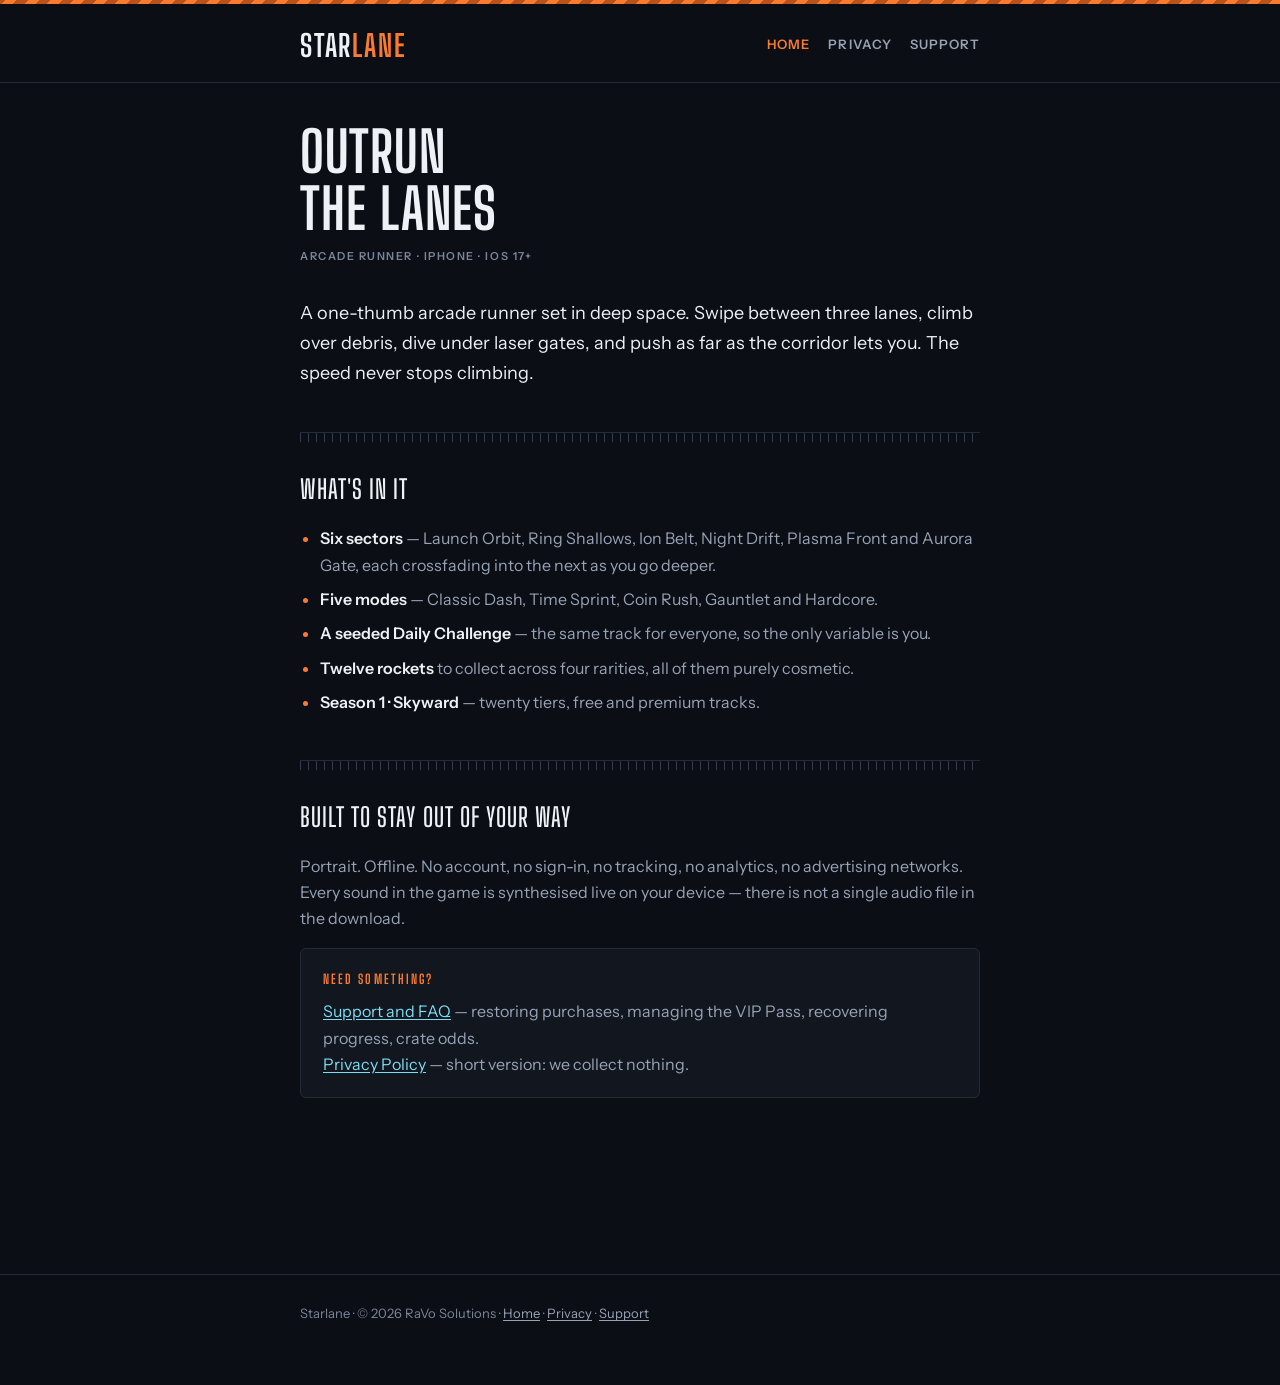
==== docs/index.html @ bda35227 "Add the Privacy Policy and Support pages, hosted on GitHub Pages The App Store requires both a priva" ====
<!DOCTYPE html>
<html lang="en">
<head>
<meta charset="utf-8">
<meta name="viewport" content="width=device-width, initial-scale=1">
<title>Starlane</title>
<meta name="description" content="Starlane — a one-thumb arcade runner set in deep space. Offline, no account, no tracking.">
<link rel="stylesheet" href="style.css">
</head>
<body>
<div class="hazard"></div>

<header class="site">
  <div class="wrap">
    <a class="mark" href="./">Star<span>lane</span></a>
    <nav class="site">
      <a href="./" aria-current="page">Home</a>
      <a href="privacy/">Privacy</a>
      <a href="support/">Support</a>
    </nav>
  </div>
</header>

<main class="wrap">
  <h1>Outrun<br>the lanes</h1>
  <p class="stamp">Arcade runner · iPhone · iOS 17+</p>

  <p class="lead">A one-thumb arcade runner set in deep space. Swipe between three lanes, climb over
  debris, dive under laser gates, and push as far as the corridor lets you. The speed never stops
  climbing.</p>

  <div class="rule"></div>

  <h2>What's in it</h2>
  <ul>
    <li><strong>Six sectors</strong> — Launch Orbit, Ring Shallows, Ion Belt, Night Drift, Plasma
      Front and Aurora Gate, each crossfading into the next as you go deeper.</li>
    <li><strong>Five modes</strong> — Classic Dash, Time Sprint, Coin Rush, Gauntlet and Hardcore.</li>
    <li><strong>A seeded Daily Challenge</strong> — the same track for everyone, so the only variable
      is you.</li>
    <li><strong>Twelve rockets</strong> to collect across four rarities, all of them purely
      cosmetic.</li>
    <li><strong>Season 1 · Skyward</strong> — twenty tiers, free and premium tracks.</li>
  </ul>

  <div class="rule"></div>

  <h2>Built to stay out of your way</h2>
  <p>Portrait. Offline. No account, no sign-in, no tracking, no analytics, no advertising networks.
  Every sound in the game is synthesised live on your device — there is not a single audio file in
  the download.</p>

  <div class="panel">
    <p class="kicker">Need something?</p>
    <p><a href="support/">Support and FAQ</a> — restoring purchases, managing the VIP Pass,
    recovering progress, crate odds.<br>
    <a href="privacy/">Privacy Policy</a> — short version: we collect nothing.</p>
  </div>
</main>

<footer class="site">
  <div class="wrap">
    Starlane · © 2026 RaVo Solutions ·
    <a href="./">Home</a> ·
    <a href="privacy/">Privacy</a> ·
    <a href="support/">Support</a>
  </div>
</footer>
</body>
</html>
---- docs/style.css ----
/* Starlane — flight-deck styling for the public pages.
   Fonts are self-hosted so these pages make no third-party requests. */

@font-face {
  font-family: "Big Shoulders Display";
  src: url("fonts/BigShouldersDisplay.ttf") format("truetype-variations");
  font-weight: 100 900;
  font-display: swap;
}
@font-face {
  font-family: "Instrument Sans";
  src: url("fonts/InstrumentSans.ttf") format("truetype-variations");
  font-weight: 400 700;
  font-display: swap;
}

:root {
  --bg: #0B0E14;
  --panel: #12161F;
  --panel2: #181E2A;
  --line: #232A38;
  --line2: #323B4D;
  --text: #EEF1F5;
  --muted: #98A3B6;
  --faint: #7A869A;
  --flare: #F97B2F;
  --ice: #7EDCF2;
  --gold: #F2B544;
  --display: "Big Shoulders Display", "Haettenschweiler", "Impact", sans-serif;
  --body: "Instrument Sans", -apple-system, BlinkMacSystemFont, "Segoe UI", Roboto, sans-serif;
}

* { box-sizing: border-box; }

html { -webkit-text-size-adjust: 100%; }

body {
  margin: 0;
  background: var(--bg);
  color: var(--text);
  font-family: var(--body);
  font-size: 16px;
  line-height: 1.65;
  -webkit-font-smoothing: antialiased;
}

/* Hazard strip, the primary-button motif from the game */
.hazard {
  height: 4px;
  background: repeating-linear-gradient(
    -45deg,
    var(--flare) 0 8px,
    #B9521B 8px 16px
  );
}

.wrap {
  max-width: 720px;
  margin: 0 auto;
  padding: 0 20px 96px;
}

header.site {
  border-bottom: 1px solid var(--line);
  margin-bottom: 40px;
}
header.site .wrap {
  padding-top: 26px;
  padding-bottom: 22px;
  display: flex;
  align-items: center;
  gap: 14px;
  flex-wrap: wrap;
}

.mark {
  font-family: var(--display);
  font-weight: 700;
  font-size: 30px;
  letter-spacing: 0.06em;
  text-transform: uppercase;
  color: var(--text);
  text-decoration: none;
  line-height: 1;
}
.mark span { color: var(--flare); }

nav.site {
  margin-left: auto;
  display: flex;
  gap: 18px;
  font-size: 13px;
  font-weight: 600;
  letter-spacing: 0.08em;
  text-transform: uppercase;
}
nav.site a { color: var(--muted); text-decoration: none; }
nav.site a:hover, nav.site a[aria-current="page"] { color: var(--flare); }

h1 {
  font-family: var(--display);
  font-weight: 700;
  font-size: clamp(38px, 8vw, 56px);
  letter-spacing: 0.02em;
  text-transform: uppercase;
  line-height: 1.02;
  margin: 0 0 10px;
}

.stamp {
  font-size: 11px;
  font-weight: 600;
  letter-spacing: 0.14em;
  text-transform: uppercase;
  color: var(--faint);
  margin: 0 0 34px;
}

/* Tick ruler, the divider motif */
.rule {
  height: 10px;
  margin: 44px 0 26px;
  background-image: linear-gradient(to right, var(--line2) 1px, transparent 1px);
  background-size: 8px 10px;
  background-repeat: repeat-x;
  border-top: 1px solid var(--line);
}

h2 {
  font-family: var(--display);
  font-weight: 600;
  font-size: 26px;
  letter-spacing: 0.04em;
  text-transform: uppercase;
  margin: 0 0 14px;
  color: var(--text);
}

h3 {
  font-size: 15px;
  font-weight: 700;
  letter-spacing: 0.01em;
  margin: 26px 0 6px;
  color: var(--text);
}

p { margin: 0 0 16px; color: var(--muted); }
p.lead { color: var(--text); font-size: 18px; }

strong { color: var(--text); font-weight: 600; }

a { color: var(--ice); text-decoration: underline; text-underline-offset: 2px; }
a:hover { color: var(--flare); }

ul { margin: 0 0 16px; padding-left: 20px; color: var(--muted); }
li { margin-bottom: 8px; }
li::marker { color: var(--flare); }

/* Panel, the surface motif */
.panel {
  background: var(--panel);
  border: 1px solid var(--line);
  border-radius: 6px;
  padding: 20px 22px;
  margin: 0 0 20px;
}
.panel.flag {
  border-color: var(--flare);
  background: var(--panel2);
}
.panel p:last-child, .panel ul:last-child { margin-bottom: 0; }

.kicker {
  font-family: var(--display);
  font-size: 13px;
  font-weight: 700;
  letter-spacing: 0.16em;
  text-transform: uppercase;
  color: var(--flare);
  margin: 0 0 8px;
}

dl.faq { margin: 0; }
dl.faq dt {
  font-weight: 700;
  color: var(--text);
  margin-top: 22px;
  font-size: 15px;
}
dl.faq dt:first-child { margin-top: 0; }
dl.faq dd { margin: 6px 0 0; color: var(--muted); }

table {
  width: 100%;
  border-collapse: collapse;
  margin: 0 0 20px;
  font-size: 14px;
}
th, td {
  text-align: left;
  padding: 9px 12px;
  border-bottom: 1px solid var(--line);
  color: var(--muted);
}
th {
  font-family: var(--display);
  font-size: 13px;
  font-weight: 700;
  letter-spacing: 0.12em;
  text-transform: uppercase;
  color: var(--faint);
}
td:first-child { color: var(--text); }

.scroll { overflow-x: auto; }

footer.site {
  border-top: 1px solid var(--line);
  margin-top: 60px;
  padding: 28px 0 60px;
  font-size: 13px;
  color: var(--faint);
}
footer.site .wrap { padding-bottom: 0; }
footer.site a { color: var(--muted); }

code {
  font-family: ui-monospace, SFMono-Regular, Menlo, monospace;
  font-size: 0.88em;
  background: var(--panel2);
  border: 1px solid var(--line);
  border-radius: 4px;
  padding: 1px 5px;
  color: var(--ice);
}

@media (max-width: 520px) {
  body { font-size: 15px; }
  nav.site { margin-left: 0; width: 100%; gap: 14px; }
}
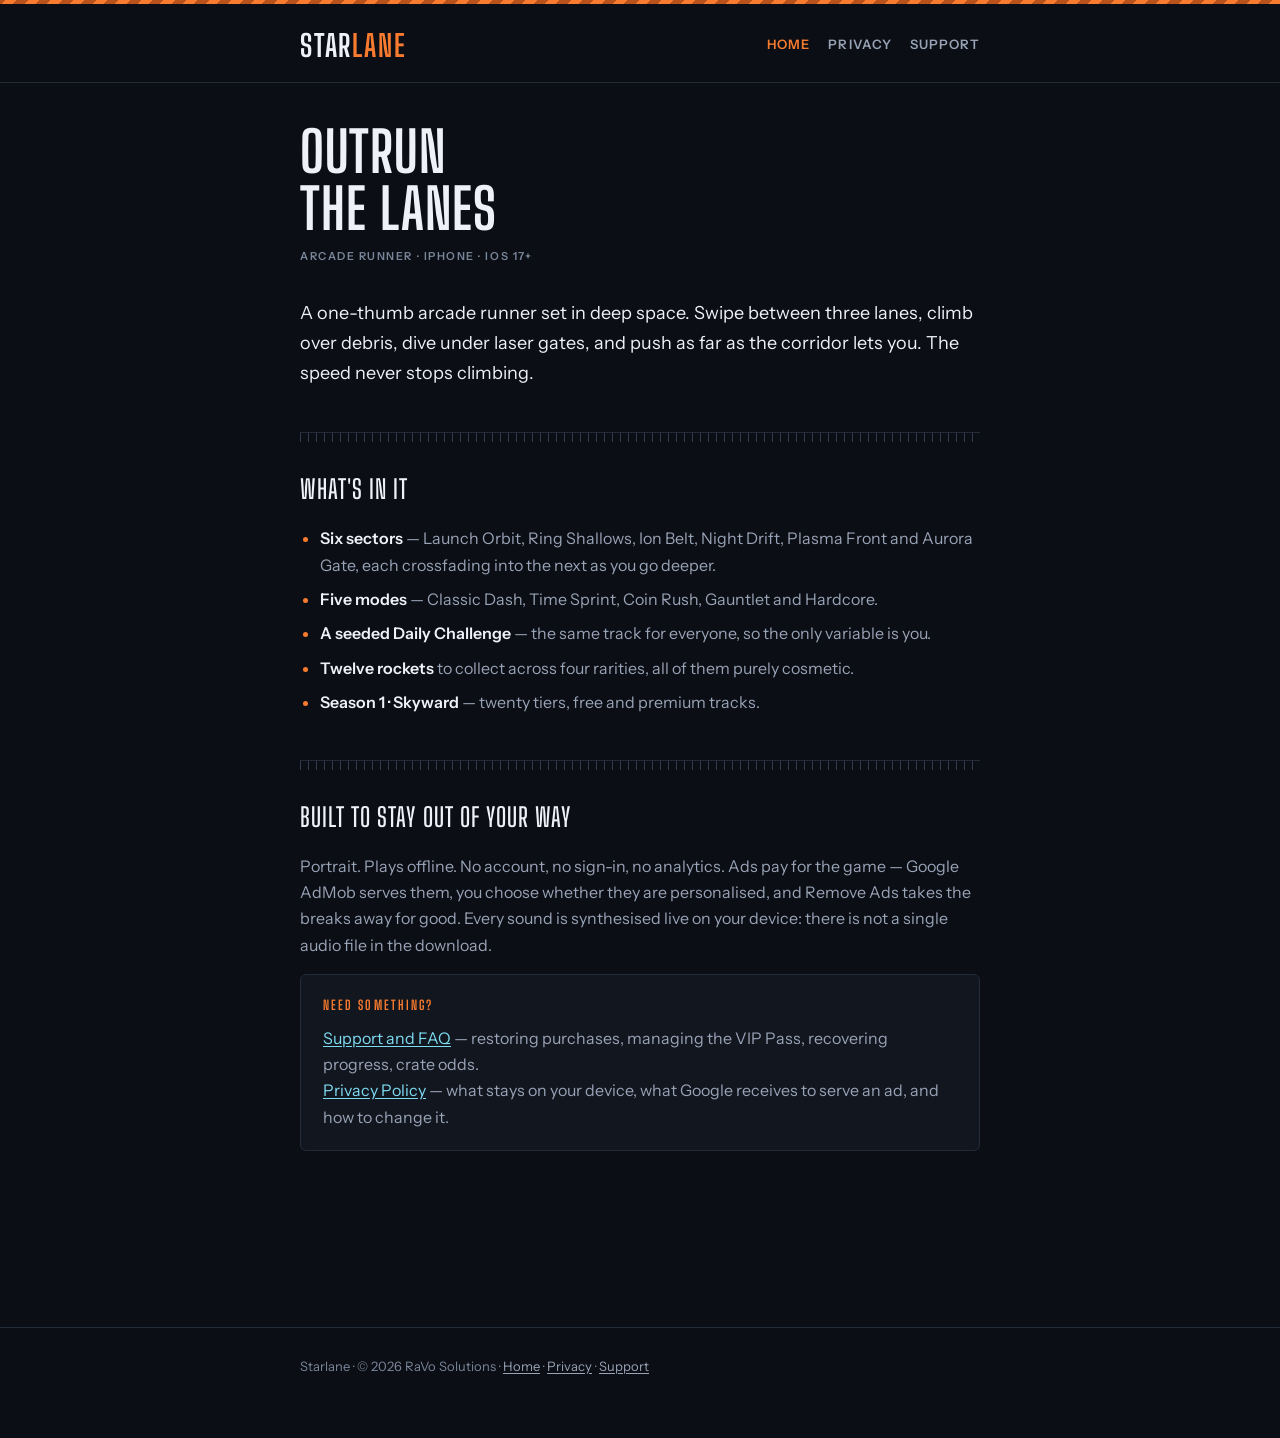
==== commit c2adcec7: "Move the website to Netlify, and rewrite the privacy policy for ads The site was a GitHub project pa" ====
--- a/docs/index.html
+++ b/docs/index.html
@@ -4,7 +4,7 @@
 <meta charset="utf-8">
 <meta name="viewport" content="width=device-width, initial-scale=1">
 <title>Starlane</title>
-<meta name="description" content="Starlane — a one-thumb arcade runner set in deep space. Offline, no account, no tracking.">
+<meta name="description" content="Starlane — a one-thumb arcade runner set in deep space. Plays offline, no account, no sign-in.">
 <link rel="stylesheet" href="style.css">
 </head>
 <body>
@@ -46,15 +46,17 @@
   <div class="rule"></div>
 
   <h2>Built to stay out of your way</h2>
-  <p>Portrait. Offline. No account, no sign-in, no tracking, no analytics, no advertising networks.
-  Every sound in the game is synthesised live on your device — there is not a single audio file in
-  the download.</p>
+  <p>Portrait. Plays offline. No account, no sign-in, no analytics. Ads pay for the game — Google
+  AdMob serves them, you choose whether they are personalised, and Remove Ads takes the breaks away
+  for good. Every sound is synthesised live on your device: there is not a single audio file in the
+  download.</p>
 
   <div class="panel">
     <p class="kicker">Need something?</p>
     <p><a href="support/">Support and FAQ</a> — restoring purchases, managing the VIP Pass,
     recovering progress, crate odds.<br>
-    <a href="privacy/">Privacy Policy</a> — short version: we collect nothing.</p>
+    <a href="privacy/">Privacy Policy</a> — what stays on your device, what Google receives to
+    serve an ad, and how to change it.</p>
   </div>
 </main>
 
